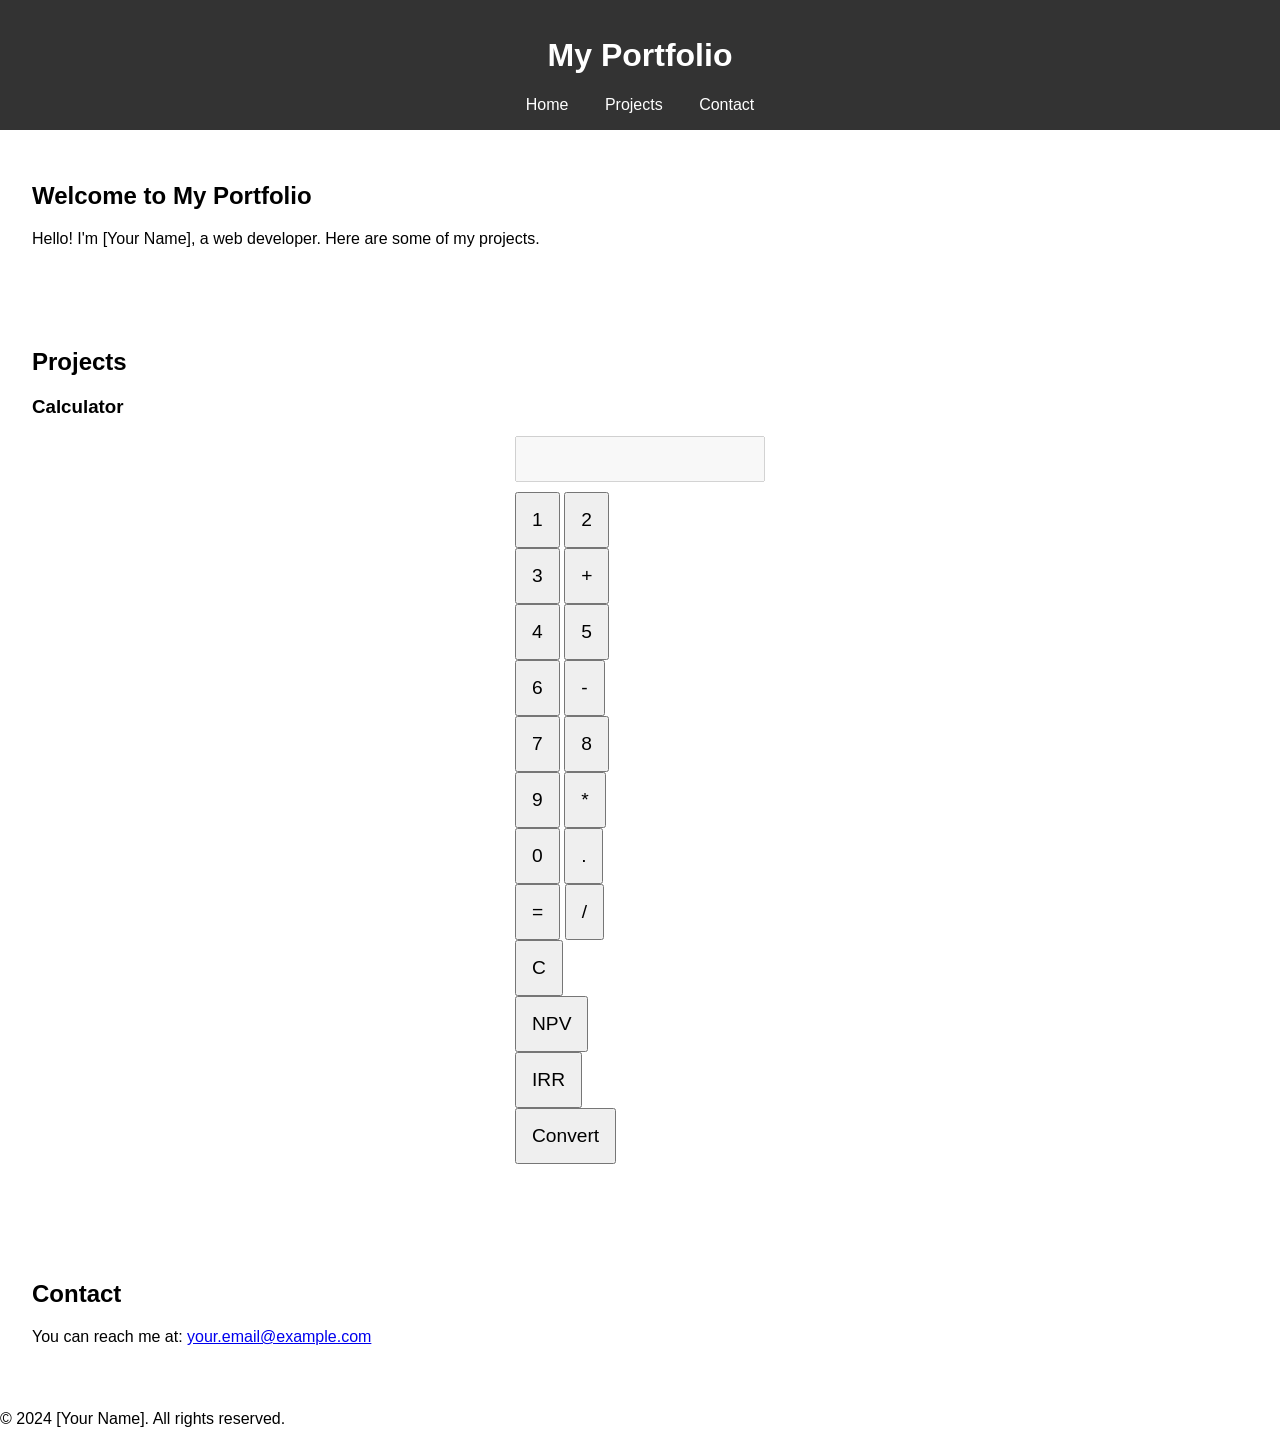
==== Index.html @ d884197b "Add files via upload Files Commit for portfolio" ====
<!DOCTYPE html>
<html lang="en">
<head>
    <meta charset="UTF-8">
    <meta name="viewport" content="width=device-width, initial-scale=1.0">
    <title>Portfolio Website</title>
    <link rel="stylesheet" href="styles.css">
</head>
<body>
    <header>
        <h1>My Portfolio</h1>
        <nav>
            <ul>
                <li><a href="#home">Home</a></li>
                <li><a href="#projects">Projects</a></li>
                <li><a href="#contact">Contact</a></li>
            </ul>
        </nav>
    </header>

    <section id="home">
        <h2>Welcome to My Portfolio</h2>
        <p>Hello! I'm [Your Name], a web developer. Here are some of my projects.</p>
    </section>

    <section id="projects">
        <h2>Projects</h2>
        <div class="project">
            <h3>Calculator</h3>
            <div class="calculator">
                <input type="text" id="display" disabled>
                <div class="buttons">
                    <button onclick="appendToDisplay('1')">1</button>
                    <button onclick="appendToDisplay('2')">2</button>
                    <button onclick="appendToDisplay('3')">3</button>
                    <button onclick="appendToDisplay('+')">+</button>
                    <button onclick="appendToDisplay('4')">4</button>
                    <button onclick="appendToDisplay('5')">5</button>
                    <button onclick="appendToDisplay('6')">6</button>
                    <button onclick="appendToDisplay('-')">-</button>
                    <button onclick="appendToDisplay('7')">7</button>
                    <button onclick="appendToDisplay('8')">8</button>
                    <button onclick="appendToDisplay('9')">9</button>
                    <button onclick="appendToDisplay('*')">*</button>
                    <button onclick="appendToDisplay('0')">0</button>
                    <button onclick="appendToDisplay('.')">.</button>
                    <button onclick="calculate()">=</button>
                    <button onclick="appendToDisplay('/')">/</button>
                    <button onclick="clearDisplay()">C</button>
                    <button onclick="calculateNPV()">NPV</button>
                    <button onclick="calculateIRR()">IRR</button>
                    <button onclick="convertUnit()">Convert</button>
                </div>
            </div>
        </div>
        <!-- Add more projects here -->
    </section>

    <section id="contact">
        <h2>Contact</h2>
        <p>You can reach me at: <a href="mailto:your.email@example.com">your.email@example.com</a></p>
    </section>

    <footer>
        <p>&copy; 2024 [Your Name]. All rights reserved.</p>
    </footer>

    <script src="script.js"></script>
</body>
</html>
---- styles.css ----
body {
    font-family: Arial, sans-serif;
    margin: 0;
    padding: 0;
}

header {
    background-color: #333;
    color: white;
    padding: 1rem 0;
    text-align: center;
}

nav ul {
    list-style-type: none;
    margin: 0;
    padding: 0;
}

nav ul li {
    display: inline;
    margin: 0 1rem;
}

nav ul li a {
    color: white;
    text-decoration: none;
}

section {
    padding: 2rem;
}

#projects .project {
    margin-bottom: 2rem;
}

.calculator {
    display: grid;
    grid-template-columns: repeat(4, 1fr);
    gap: 10px;
    max-width: 250px;
    margin: 0 auto;
}

.calculator input {
    grid-column: span 4;
    padding: 10px;
    text-align: right;
    font-size: 1.2rem;
}

.calculator button {
    padding: 15px;
    font-size: 1.2rem;
    cursor: pointer;
}
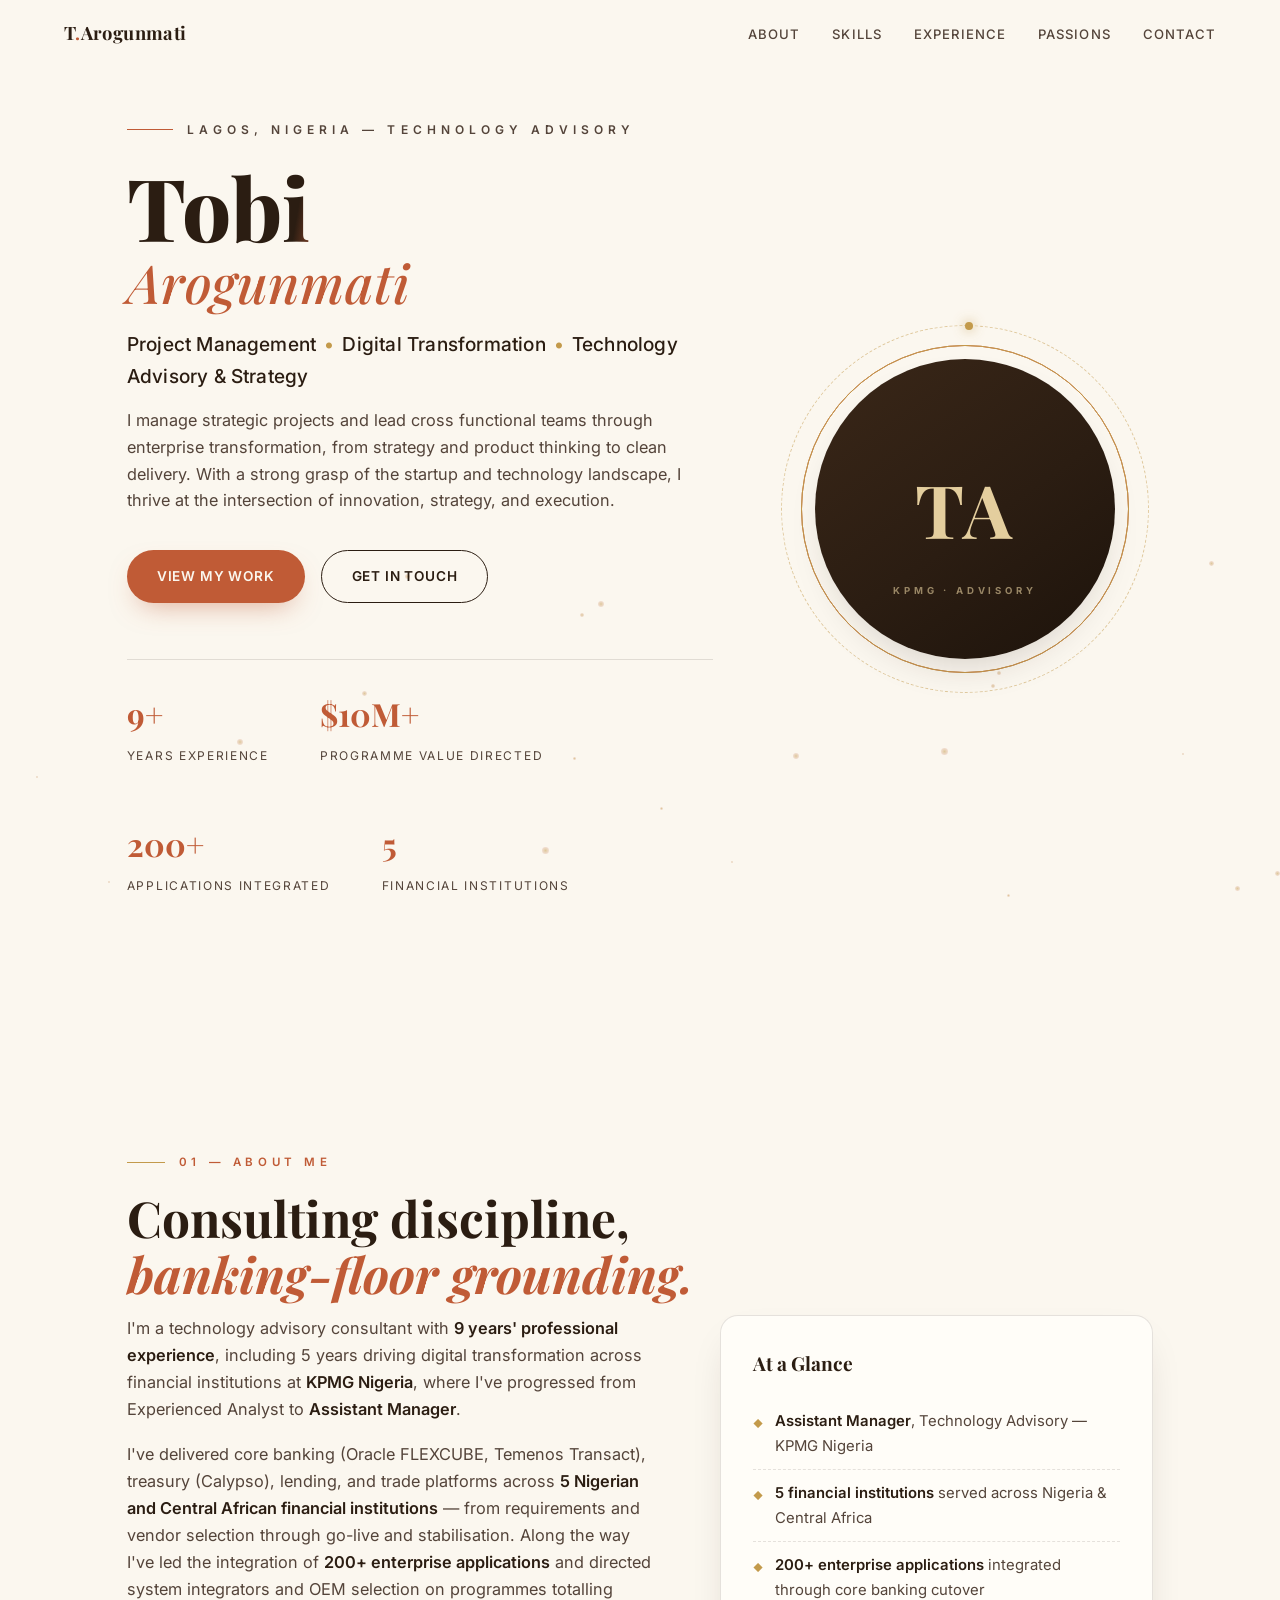
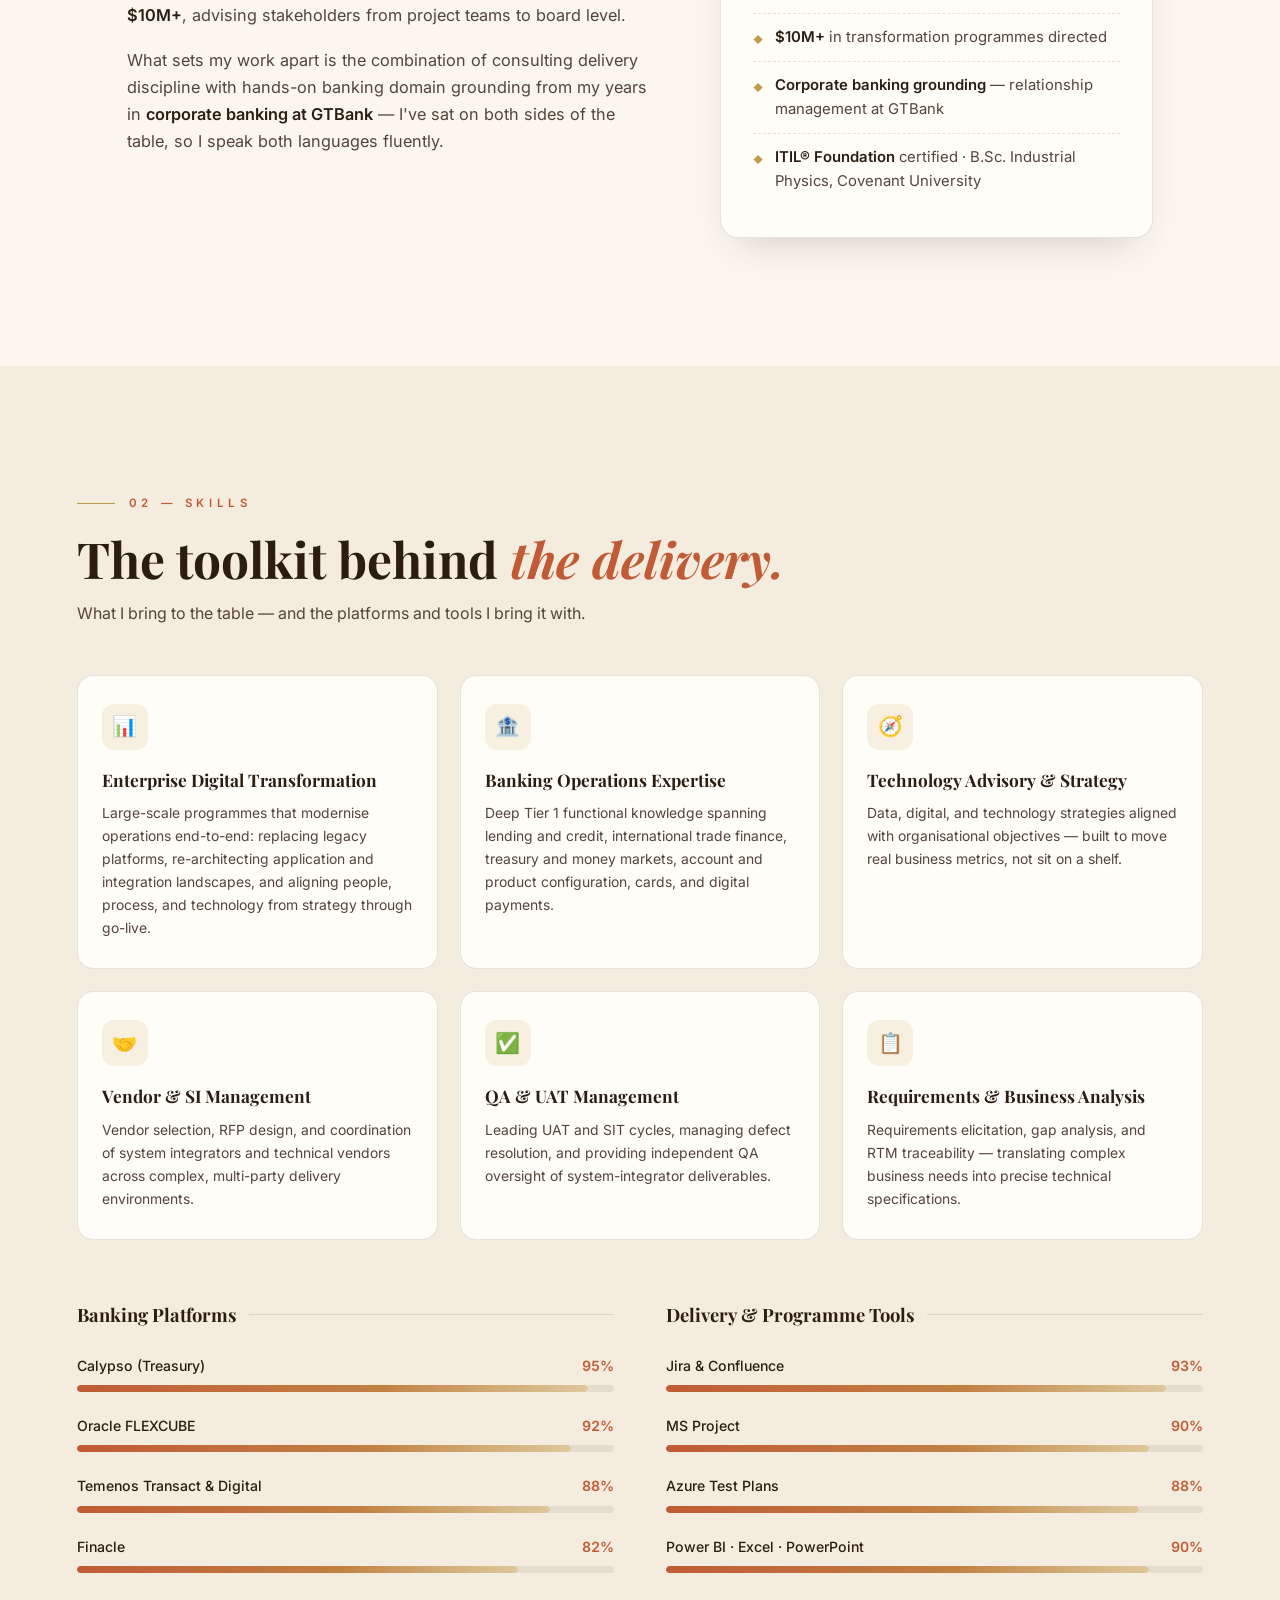
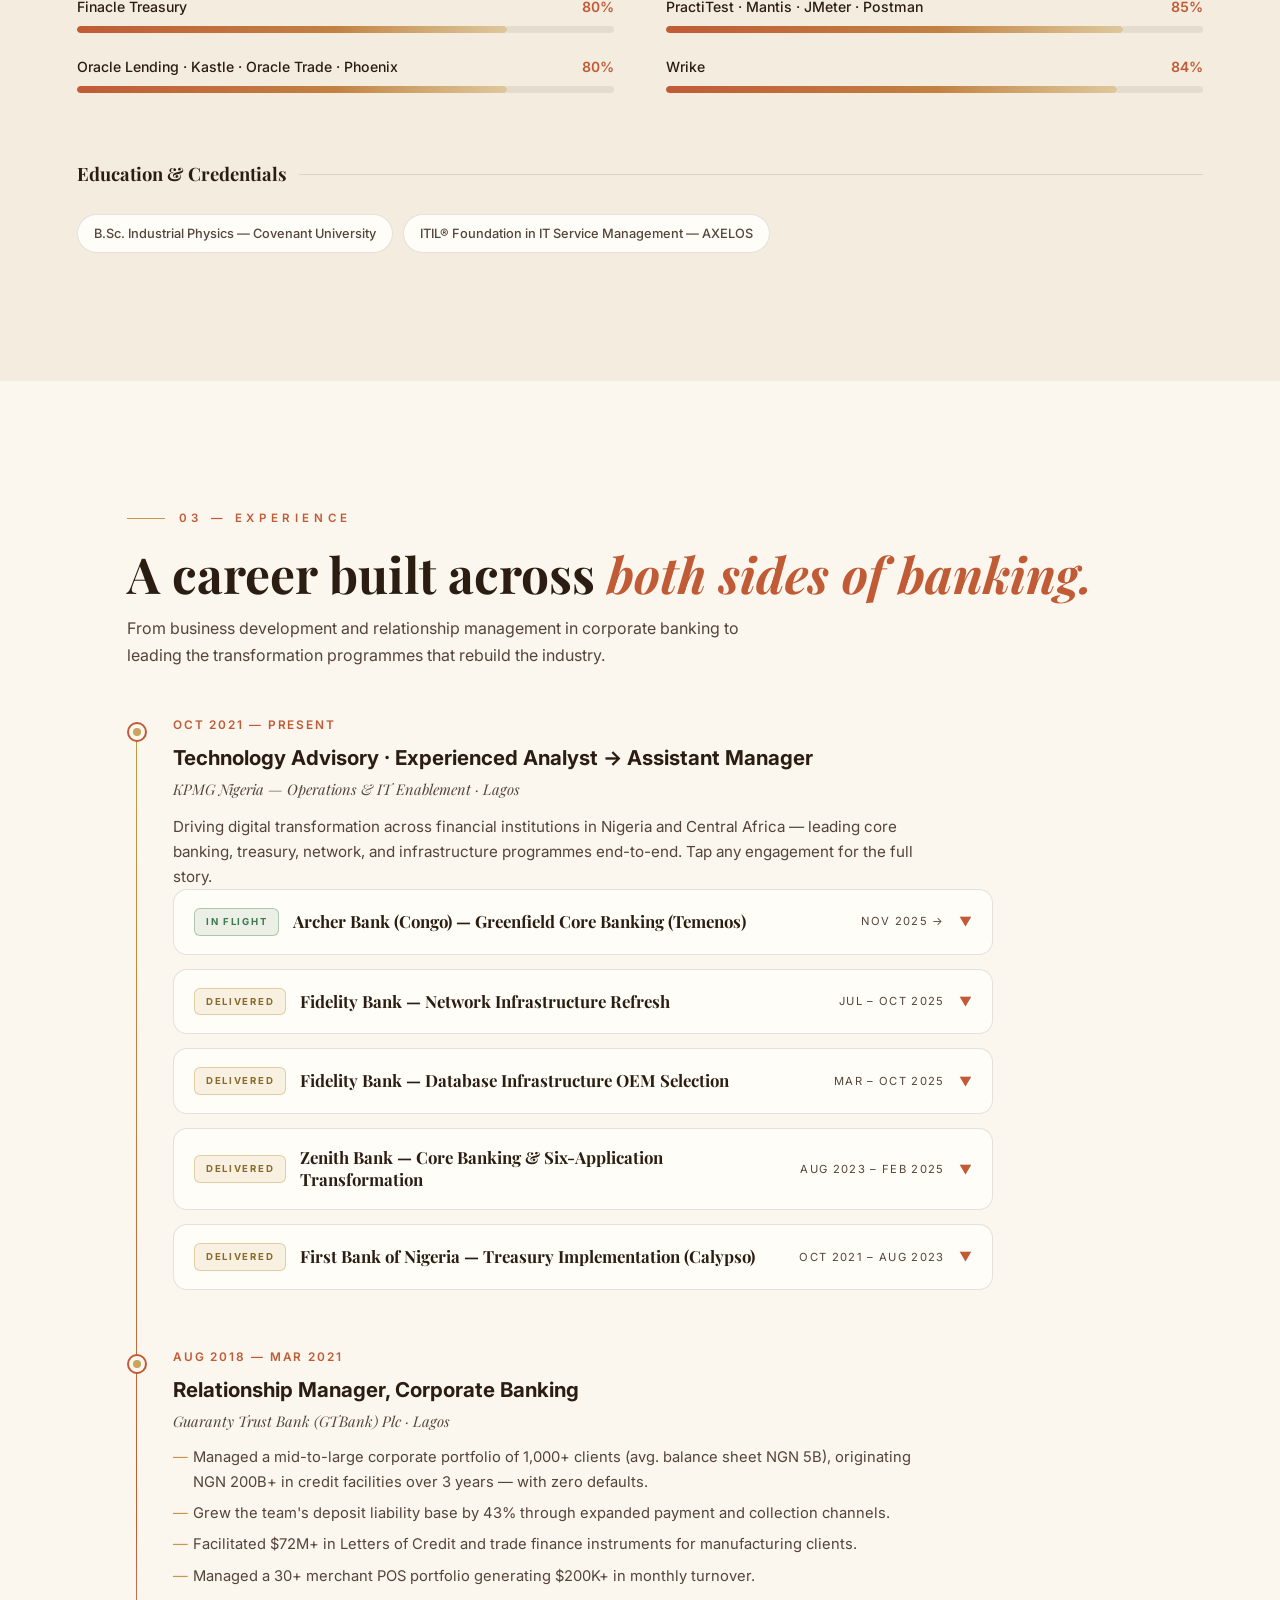
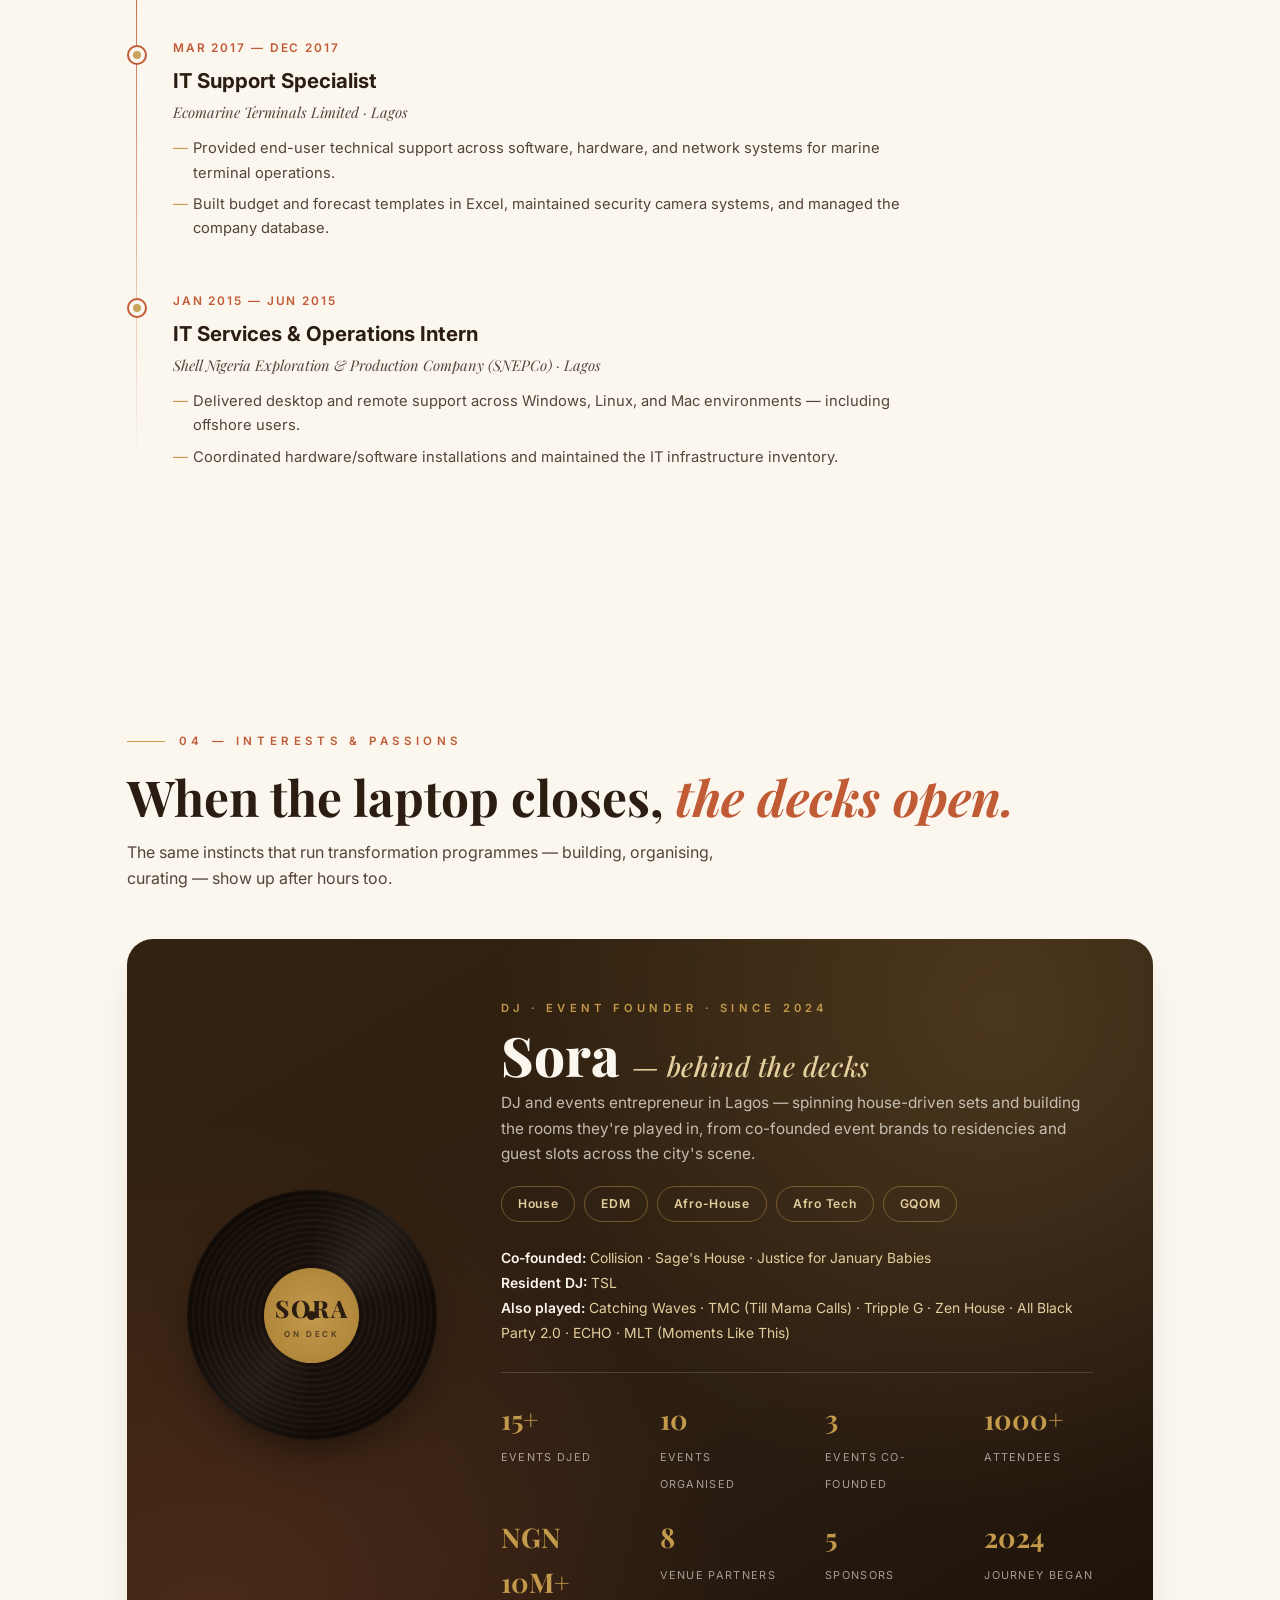
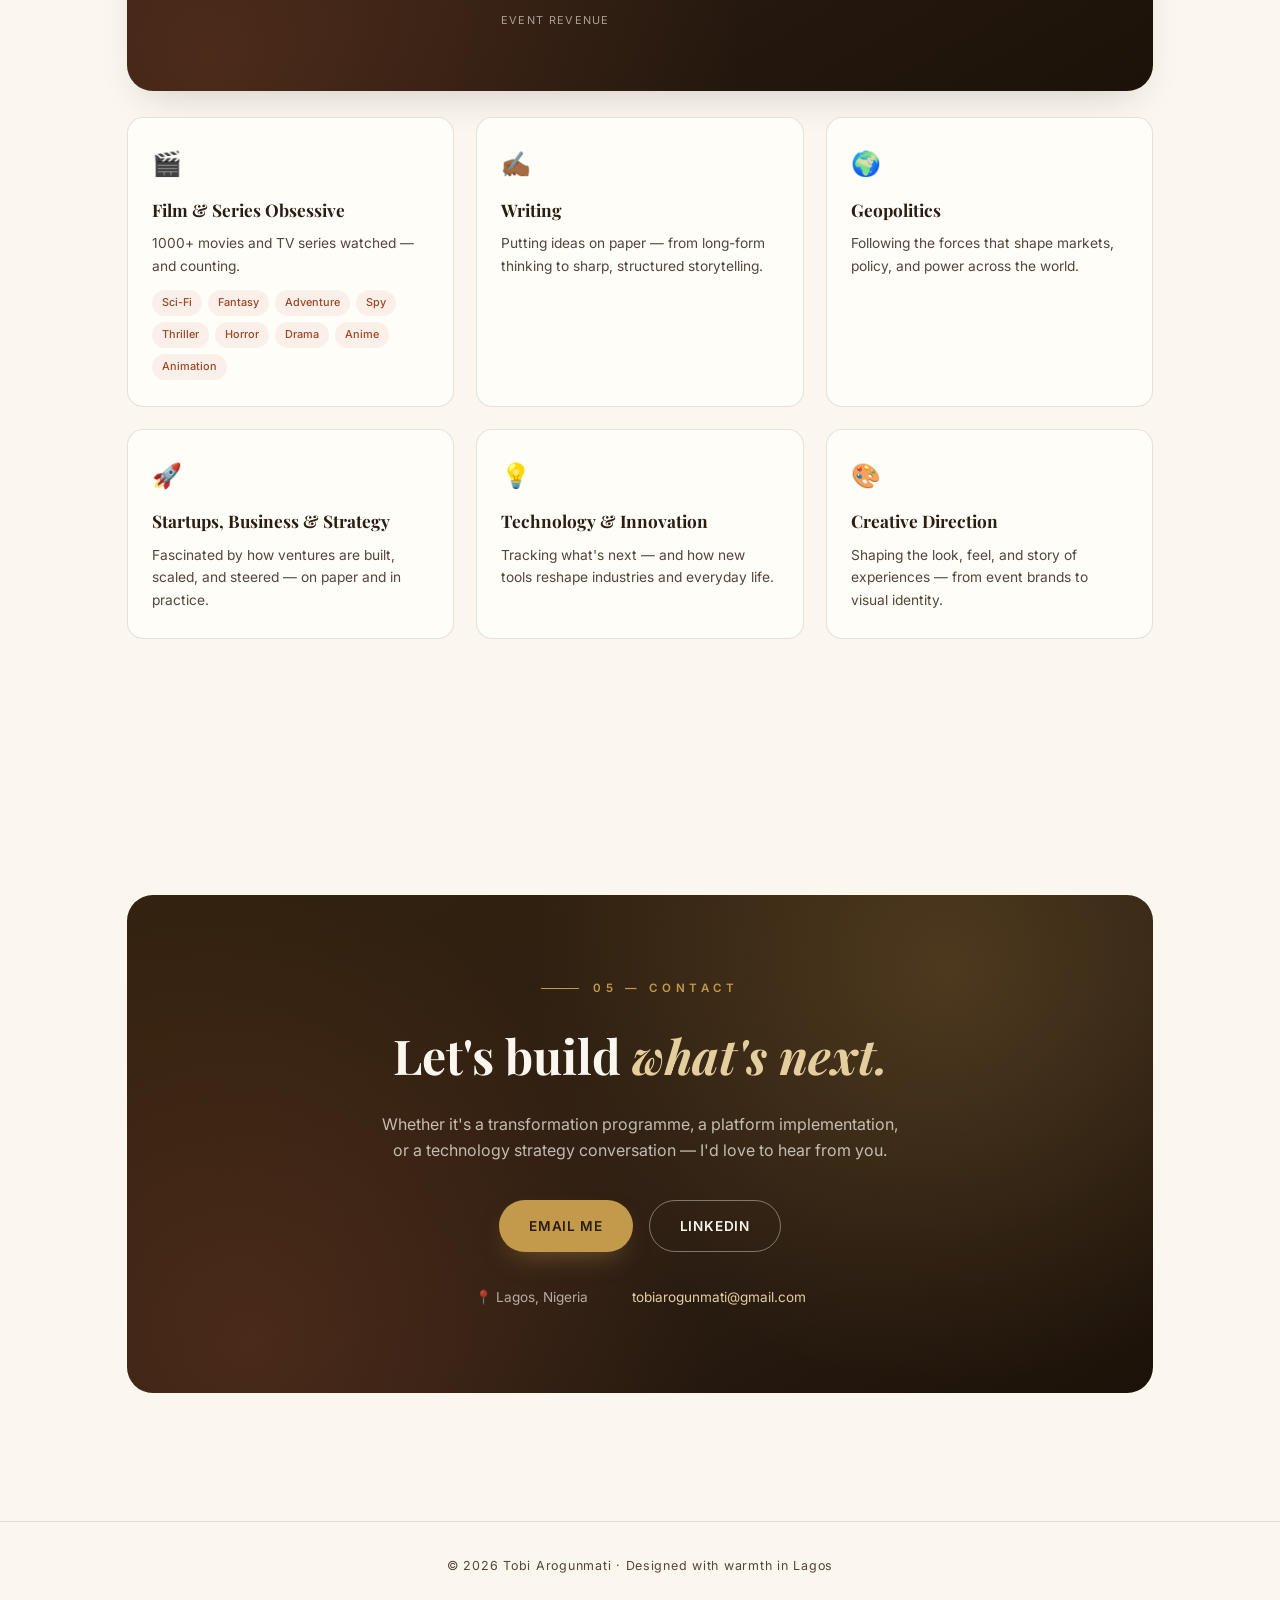
==== commit 12e95ae6: "Rename oluwatobi-arogunmati-portfoliov6.html to Index.html" ====
--- a/Index.html
+++ b/Index.html
@@ -1,70 +1,926 @@
 <!DOCTYPE html>
 <html lang="en">
 <head>
-    <meta charset="UTF-8">
-    <meta name="viewport" content="width=device-width, initial-scale=1.0">
-    <title>Portfolio Website</title>
-    <link rel="stylesheet" href="styles.css">
+<meta charset="UTF-8">
+<meta name="viewport" content="width=device-width, initial-scale=1.0">
+<meta name="color-scheme" content="light only">
+<title>Tobi Arogunmati — Technology Advisory & Digital Transformation</title>
+<link rel="preconnect" href="https://fonts.googleapis.com">
+<link rel="preconnect" href="https://fonts.gstatic.com" crossorigin>
+<link href="https://fonts.googleapis.com/css2?family=Playfair+Display:ital,wght@0,400;0,500;0,600;0,700;0,800;1,400;1,500&family=Inter:wght@300;400;500;600;700&display=swap" rel="stylesheet">
+<style>
+html{color-scheme:light only}
+:root{
+  color-scheme:light only;
+  --cream:#FBF7EF;
+  --cream-2:#F4EDDF;
+  --ink:#2B1D12;
+  --ink-soft:#54443A;
+  --terracotta:#C05B36;
+  --terracotta-deep:#9E4526;
+  --gold:#C39A4B;
+  --gold-soft:#E4CE9E;
+  --card:#FFFDF8;
+  --line:rgba(43,29,18,.12);
+  --shadow:0 18px 40px -18px rgba(43,29,18,.22);
+}
+*{margin:0;padding:0;box-sizing:border-box}
+html{scroll-behavior:smooth}
+body{
+  font-family:'Inter',sans-serif;
+  background:var(--cream);
+  color:var(--ink);
+  line-height:1.65;
+  overflow-x:hidden;
+  -webkit-font-smoothing:antialiased;
+}
+::selection{background:var(--gold-soft);color:var(--ink)}
+h1,h2,h3,.serif{font-family:'Playfair Display',serif}
+
+/* ============ LOADING SCREEN ============ */
+#loader{
+  position:fixed;inset:0;z-index:1000;
+  background:var(--cream);
+  display:flex;flex-direction:column;align-items:center;justify-content:center;gap:22px;
+  transition:opacity .8s ease,visibility .8s ease;
+}
+#loader.hidden{opacity:0;visibility:hidden}
+.loader-mark{
+  width:84px;height:84px;border-radius:50%;
+  border:1px solid var(--gold);
+  display:flex;align-items:center;justify-content:center;
+  font-family:'Playfair Display',serif;font-size:1.6rem;font-weight:600;color:var(--terracotta);
+  animation:loaderPulse 1.6s ease-in-out infinite;
+  position:relative;
+}
+.loader-mark::after{
+  content:'';position:absolute;inset:-10px;border-radius:50%;
+  border:1px solid rgba(195,154,75,.35);
+  animation:ringGrow 1.6s ease-out infinite;
+}
+@keyframes loaderPulse{0%,100%{transform:scale(1)}50%{transform:scale(1.05)}}
+@keyframes ringGrow{0%{transform:scale(.85);opacity:1}100%{transform:scale(1.3);opacity:0}}
+.loader-text{
+  font-size:.72rem;letter-spacing:.42em;text-transform:uppercase;color:var(--ink-soft);
+  animation:loaderFade 1.6s ease-in-out infinite;
+}
+@keyframes loaderFade{0%,100%{opacity:.35}50%{opacity:1}}
+
+/* ============ PARTICLES ============ */
+#particles{position:fixed;inset:0;pointer-events:none;z-index:0;overflow:hidden}
+.particle{
+  position:absolute;border-radius:50%;
+  background:radial-gradient(circle,rgba(195,154,75,.5),rgba(192,91,54,.15) 70%,transparent);
+  animation:floatUp linear infinite;
+  will-change:transform,opacity;
+}
+@keyframes floatUp{
+  0%{transform:translateY(0) translateX(0);opacity:0}
+  12%{opacity:var(--po,.5)}
+  88%{opacity:var(--po,.5)}
+  100%{transform:translateY(-110vh) translateX(var(--drift,20px));opacity:0}
+}
+
+/* ============ NAV ============ */
+nav{
+  position:fixed;top:0;left:0;right:0;z-index:100;
+  display:flex;align-items:center;justify-content:space-between;
+  padding:18px clamp(20px,5vw,64px);
+  background:rgba(251,247,239,.85);
+  backdrop-filter:blur(14px);-webkit-backdrop-filter:blur(14px);
+  border-bottom:1px solid transparent;
+  transition:border-color .4s ease,box-shadow .4s ease;
+}
+nav.scrolled{border-bottom-color:var(--line);box-shadow:0 6px 24px -18px rgba(43,29,18,.3)}
+.nav-logo{font-family:'Playfair Display',serif;font-weight:700;font-size:1.15rem;color:var(--ink);text-decoration:none;letter-spacing:.02em}
+.nav-logo em{color:var(--terracotta);font-style:normal}
+.nav-links{display:flex;gap:clamp(14px,2.5vw,34px);list-style:none}
+.nav-links a{
+  text-decoration:none;color:var(--ink-soft);font-size:.82rem;font-weight:500;
+  letter-spacing:.08em;text-transform:uppercase;position:relative;padding:4px 0;
+  transition:color .3s ease;
+}
+.nav-links a::after{
+  content:'';position:absolute;left:0;bottom:0;width:0;height:1.5px;
+  background:var(--terracotta);transition:width .35s ease;
+}
+.nav-links a:hover{color:var(--terracotta)}
+.nav-links a:hover::after{width:100%}
+#menuBtn{display:none;background:none;border:none;cursor:pointer;padding:6px}
+#menuBtn span{display:block;width:24px;height:2px;background:var(--ink);margin:5px 0;transition:.3s ease;border-radius:2px}
+#menuBtn.open span:nth-child(1){transform:translateY(7px) rotate(45deg)}
+#menuBtn.open span:nth-child(2){opacity:0}
+#menuBtn.open span:nth-child(3){transform:translateY(-7px) rotate(-45deg)}
+
+/* ============ LAYOUT ============ */
+main{position:relative;z-index:1}
+section{padding:clamp(72px,10vw,130px) clamp(20px,6vw,80px);max-width:1180px;margin:0 auto}
+.eyebrow{
+  font-size:.72rem;font-weight:600;letter-spacing:.4em;text-transform:uppercase;
+  color:var(--terracotta);display:flex;align-items:center;gap:14px;margin-bottom:18px;
+}
+.eyebrow::before{content:'';width:38px;height:1px;background:var(--gold)}
+.section-title{font-size:clamp(2rem,4.4vw,3.1rem);font-weight:700;line-height:1.12;margin-bottom:14px}
+.section-title em{font-style:italic;color:var(--terracotta)}
+.section-sub{color:var(--ink-soft);max-width:640px;font-size:1rem;margin-bottom:48px}
+
+/* scroll reveal */
+.reveal{opacity:0;transform:translateY(36px);transition:opacity .9s cubic-bezier(.22,.61,.36,1),transform .9s cubic-bezier(.22,.61,.36,1)}
+.reveal.visible{opacity:1;transform:translateY(0)}
+.reveal.d1{transition-delay:.1s}.reveal.d2{transition-delay:.2s}.reveal.d3{transition-delay:.3s}.reveal.d4{transition-delay:.4s}
+
+/* ============ HERO ============ */
+#hero{
+  min-height:100vh;display:flex;align-items:center;
+  padding-top:120px;position:relative;
+}
+.hero-grid{display:grid;grid-template-columns:1.4fr .9fr;gap:clamp(32px,5vw,72px);align-items:center;width:100%}
+.hero-kicker{
+  font-size:.75rem;font-weight:600;letter-spacing:.42em;text-transform:uppercase;color:var(--ink-soft);
+  margin-bottom:22px;display:flex;align-items:center;gap:14px;
+}
+.hero-kicker::before{content:'';width:46px;height:1px;background:var(--terracotta)}
+.hero-name{
+  font-size:clamp(2.9rem,7.4vw,5.4rem);font-weight:800;line-height:1.04;
+  margin-bottom:8px;position:relative;
+}
+.hero-name .shimmer{
+  background:linear-gradient(100deg,
+    var(--ink) 0%, var(--ink) 38%,
+    var(--terracotta) 46%, var(--gold) 52%, var(--terracotta) 58%,
+    var(--ink) 66%, var(--ink) 100%);
+  background-size:250% 100%;
+  -webkit-background-clip:text;background-clip:text;
+  -webkit-text-fill-color:transparent;color:transparent;
+  animation:shimmerSweep 5.5s ease-in-out infinite;
+}
+@keyframes shimmerSweep{
+  0%{background-position:118% 0}
+  55%{background-position:-40% 0}
+  100%{background-position:-40% 0}
+}
+.hero-name .lastname{display:block;font-style:italic;font-weight:500;color:var(--terracotta);font-size:.62em;letter-spacing:.01em;margin-top:2px}
+.hero-title{
+  font-size:clamp(1rem,1.8vw,1.2rem);font-weight:500;color:var(--ink);
+  margin:20px 0 14px;letter-spacing:.01em;
+}
+.hero-title .dot{color:var(--gold);margin:0 8px}
+.hero-line{color:var(--ink-soft);max-width:560px;font-size:1.02rem;margin-bottom:36px}
+.hero-cta{display:flex;gap:16px;flex-wrap:wrap}
+.btn{
+  display:inline-flex;align-items:center;gap:10px;
+  padding:14px 30px;border-radius:999px;font-size:.85rem;font-weight:600;
+  letter-spacing:.06em;text-transform:uppercase;text-decoration:none;
+  transition:transform .3s ease,box-shadow .3s ease,background .3s ease,color .3s ease;
+}
+.btn-primary{background:var(--terracotta);color:var(--cream);box-shadow:0 12px 28px -12px rgba(192,91,54,.55)}
+.btn-primary:hover{background:var(--terracotta-deep);transform:translateY(-2px);box-shadow:0 18px 34px -12px rgba(192,91,54,.6)}
+.btn-ghost{border:1px solid var(--ink);color:var(--ink)}
+.btn-ghost:hover{background:var(--ink);color:var(--cream);transform:translateY(-2px)}
+
+/* avatar + pulsing ring */
+.hero-visual{display:flex;justify-content:center}
+.avatar-wrap{position:relative;width:clamp(220px,26vw,300px);aspect-ratio:1}
+.avatar{
+  position:absolute;inset:0;border-radius:50%;
+  background:linear-gradient(145deg,#3A2718,var(--ink) 55%,#1D130B);
+  display:flex;align-items:center;justify-content:center;
+  color:var(--gold-soft);
+  font-family:'Playfair Display',serif;font-size:clamp(3.4rem,6vw,4.6rem);font-weight:700;
+  letter-spacing:.04em;
+  box-shadow:var(--shadow);
+  z-index:2;
+}
+.avatar small{font-family:'Inter',sans-serif;position:absolute;bottom:20%;font-size:.6rem;letter-spacing:.4em;text-transform:uppercase;color:rgba(228,206,158,.6)}
+.pulse-ring,.pulse-ring-2{
+  position:absolute;inset:-14px;border-radius:50%;
+  border:1.5px solid var(--terracotta);
+  animation:pulseRing 3s ease-out infinite;
+}
+.pulse-ring-2{inset:-14px;border-color:var(--gold);animation-delay:1.5s}
+@keyframes pulseRing{
+  0%{transform:scale(.96);opacity:.85}
+  70%{transform:scale(1.22);opacity:0}
+  100%{transform:scale(1.22);opacity:0}
+}
+.avatar-orbit{
+  position:absolute;inset:-34px;border-radius:50%;
+  border:1px dashed rgba(195,154,75,.5);
+  animation:orbitSpin 26s linear infinite;
+}
+.avatar-orbit::before{
+  content:'';position:absolute;top:-4px;left:50%;width:8px;height:8px;border-radius:50%;
+  background:var(--gold);box-shadow:0 0 12px rgba(195,154,75,.8);
+}
+@keyframes orbitSpin{to{transform:rotate(360deg)}}
+
+.hero-stats{
+  display:flex;gap:clamp(24px,4vw,56px);margin-top:56px;flex-wrap:wrap;
+  border-top:1px solid var(--line);padding-top:28px;
+}
+.stat b{font-family:'Playfair Display',serif;font-size:clamp(1.5rem,2.6vw,2rem);font-weight:700;color:var(--terracotta);display:block}
+.stat span{font-size:.75rem;letter-spacing:.14em;text-transform:uppercase;color:var(--ink-soft)}
+
+/* ============ ABOUT ============ */
+#about .about-grid{display:grid;grid-template-columns:1.1fr .9fr;gap:clamp(32px,5vw,72px)}
+.about-copy p{color:var(--ink-soft);margin-bottom:18px;font-size:1.02rem}
+.about-copy p strong{color:var(--ink);font-weight:600}
+.about-card{
+  background:var(--card);border:1px solid var(--line);border-radius:18px;
+  padding:32px;box-shadow:var(--shadow);align-self:start;
+}
+.about-card h3{font-size:1.2rem;margin-bottom:18px}
+.about-card ul{list-style:none}
+.about-card li{
+  display:flex;gap:12px;align-items:flex-start;padding:11px 0;
+  border-bottom:1px dashed var(--line);font-size:.93rem;color:var(--ink-soft);
+}
+.about-card li:last-child{border-bottom:none}
+.about-card li::before{content:'◆';color:var(--gold);font-size:.6rem;margin-top:7px;flex-shrink:0}
+.about-card li b{color:var(--ink);font-weight:600}
+
+/* ============ SKILLS ============ */
+#skills{background:var(--cream-2);max-width:none}
+#skills .inner{max-width:1180px;margin:0 auto}
+.skills-grid{display:grid;grid-template-columns:1fr 1fr;gap:clamp(28px,4vw,64px)}
+.skill-block h3{font-size:1.15rem;margin-bottom:24px;display:flex;align-items:center;gap:12px}
+.skill-block h3::after{content:'';flex:1;height:1px;background:var(--line)}
+.skill{margin-bottom:22px}
+.skill-head{display:flex;justify-content:space-between;font-size:.88rem;font-weight:500;margin-bottom:8px}
+.skill-head span:last-child{color:var(--terracotta);font-weight:600;font-variant-numeric:tabular-nums}
+.bar{height:7px;background:rgba(43,29,18,.08);border-radius:99px;overflow:hidden}
+.bar-fill{
+  height:100%;width:0;border-radius:99px;
+  background:linear-gradient(90deg,var(--terracotta),var(--gold));
+  transition:width 1.4s cubic-bezier(.22,.61,.36,1);
+  position:relative;
+}
+.bar-fill::after{
+  content:'';position:absolute;inset:0;
+  background:linear-gradient(100deg,transparent 30%,rgba(255,255,255,.45) 50%,transparent 70%);
+  background-size:200% 100%;
+  animation:barShine 2.6s ease-in-out infinite;
+}
+@keyframes barShine{0%{background-position:180% 0}100%{background-position:-80% 0}}
+.chip-row{display:flex;flex-wrap:wrap;gap:10px;margin-top:8px}
+.chip{
+  padding:8px 16px;border-radius:999px;font-size:.8rem;font-weight:500;
+  border:1px solid var(--line);background:var(--card);color:var(--ink-soft);
+  transition:border-color .3s ease,color .3s ease,transform .3s ease;
+}
+.chip:hover{border-color:var(--gold);color:var(--terracotta);transform:translateY(-2px)}
+
+/* competency cards */
+.comp-grid{display:grid;grid-template-columns:repeat(3,1fr);gap:22px;margin-bottom:60px}
+.comp-card{
+  background:var(--card);border:1px solid var(--line);border-radius:16px;padding:28px 24px;
+  transition:transform .35s ease,box-shadow .35s ease,border-color .35s ease;
+}
+.comp-card:hover{transform:translateY(-5px);box-shadow:var(--shadow);border-color:var(--gold)}
+.comp-icon{
+  width:46px;height:46px;border-radius:12px;background:rgba(195,154,75,.14);
+  display:flex;align-items:center;justify-content:center;font-size:1.25rem;margin-bottom:16px;
+}
+.comp-card h4{font-family:'Playfair Display',serif;font-size:1.08rem;font-weight:700;margin-bottom:8px}
+.comp-card p{font-size:.87rem;color:var(--ink-soft)}
+
+/* engagement cards (collapsible, inside timeline) */
+.eng{
+  background:var(--card);border:1px solid var(--line);border-radius:14px;
+  margin-bottom:14px;overflow:hidden;max-width:820px;
+  transition:border-color .35s ease,box-shadow .35s ease;
+}
+.eng:hover{box-shadow:var(--shadow)}
+.eng[open]{border-color:var(--gold)}
+.eng summary{
+  list-style:none;cursor:pointer;display:flex;align-items:center;gap:14px;
+  padding:18px 20px;flex-wrap:wrap;
+}
+.eng summary::-webkit-details-marker{display:none}
+.badge{
+  font-size:.6rem;font-weight:700;letter-spacing:.18em;text-transform:uppercase;
+  padding:5px 11px;border-radius:6px;white-space:nowrap;
+}
+.badge-flight{background:rgba(58,122,79,.1);color:#3A7A4F;border:1px solid rgba(58,122,79,.35)}
+.badge-done{background:rgba(195,154,75,.12);color:#8A6A2C;border:1px solid rgba(195,154,75,.4)}
+.eng-title{font-family:'Playfair Display',serif;font-weight:700;font-size:1.05rem;flex:1;min-width:220px;line-height:1.3}
+.eng-date{font-size:.7rem;letter-spacing:.12em;color:var(--ink-soft);text-transform:uppercase;white-space:nowrap}
+.eng-chev{color:var(--terracotta);font-size:.8rem;transition:transform .3s ease}
+.eng[open] .eng-chev{transform:rotate(180deg)}
+.eng-body{padding:0 20px 20px}
+.eng-kicker{
+  font-size:.7rem;font-weight:600;letter-spacing:.14em;text-transform:uppercase;
+  color:var(--terracotta);margin-bottom:12px;
+}
+.eng-body ul li{font-size:.9rem}
+
+/* ============ EXPERIENCE ============ */
+.timeline{position:relative;margin-top:8px}
+.timeline::before{
+  content:'';position:absolute;left:9px;top:6px;bottom:6px;width:1.5px;
+  background:linear-gradient(var(--gold),var(--terracotta) 60%,transparent);
+}
+.tl-item{position:relative;padding:0 0 44px 46px}
+.tl-item:last-child{padding-bottom:0}
+.tl-dot{
+  position:absolute;left:0;top:6px;width:20px;height:20px;border-radius:50%;
+  background:var(--cream);border:2px solid var(--terracotta);
+}
+.tl-dot::after{content:'';position:absolute;inset:4px;border-radius:50%;background:var(--gold);opacity:.9}
+.tl-period{font-size:.74rem;font-weight:600;letter-spacing:.16em;text-transform:uppercase;color:var(--terracotta);margin-bottom:6px}
+.tl-role{font-size:1.28rem;font-weight:700;margin-bottom:2px}
+.tl-org{font-size:.92rem;color:var(--ink-soft);font-style:italic;font-family:'Playfair Display',serif;margin-bottom:12px}
+.tl-item p{color:var(--ink-soft);font-size:.95rem;max-width:760px}
+.tl-item ul{margin-top:10px;list-style:none;max-width:760px}
+.tl-item ul li{
+  position:relative;padding-left:20px;color:var(--ink-soft);font-size:.92rem;margin-bottom:7px;
+}
+.tl-item ul li::before{content:'—';position:absolute;left:0;color:var(--gold)}
+
+/* ============ INTERESTS & PASSIONS ============ */
+.dj-card{
+  background:linear-gradient(150deg,#33220F,var(--ink) 60%,#1C1209);
+  border-radius:26px;padding:clamp(36px,5vw,60px);
+  color:var(--cream);position:relative;overflow:hidden;
+  display:grid;grid-template-columns:auto 1fr;gap:clamp(28px,5vw,64px);align-items:center;
+  box-shadow:var(--shadow);
+}
+.dj-card::before{
+  content:'';position:absolute;inset:0;
+  background:radial-gradient(circle at 85% 10%,rgba(195,154,75,.2),transparent 45%),
+             radial-gradient(circle at 8% 95%,rgba(192,91,54,.22),transparent 45%);
+  pointer-events:none;
+}
+.dj-card>*{position:relative}
+.vinyl-wrap{display:flex;justify-content:center}
+.vinyl{
+  width:clamp(180px,22vw,250px);aspect-ratio:1;border-radius:50%;
+  background:
+    repeating-radial-gradient(circle at 50% 50%,
+      #17100A 0px,#17100A 3px,#221710 4px,#221710 6px);
+  box-shadow:0 20px 50px -18px rgba(0,0,0,.65),inset 0 0 40px rgba(0,0,0,.6);
+  position:relative;
+  animation:vinylSpin 6s linear infinite;
+}
+.vinyl::before{
+  content:'';position:absolute;inset:0;border-radius:50%;
+  background:conic-gradient(from 0deg,transparent 0deg,rgba(251,247,239,.07) 40deg,transparent 80deg,transparent 180deg,rgba(251,247,239,.05) 220deg,transparent 260deg);
+}
+.vinyl-label{
+  position:absolute;inset:31%;border-radius:50%;
+  background:radial-gradient(circle,var(--gold) 0%,#A87F35 100%);
+  display:flex;flex-direction:column;align-items:center;justify-content:center;
+  color:var(--ink);
+}
+.vinyl-label b{font-family:'Playfair Display',serif;font-size:clamp(1.1rem,2vw,1.5rem);font-weight:800;letter-spacing:.08em}
+.vinyl-label span{font-size:.5rem;letter-spacing:.32em;text-transform:uppercase;font-weight:600;opacity:.75}
+.vinyl-label::after{
+  content:'';position:absolute;width:9px;height:9px;border-radius:50%;
+  background:var(--ink);top:calc(50% - 4.5px);
+}
+@keyframes vinylSpin{to{transform:rotate(360deg)}}
+.dj-kicker{font-size:.7rem;font-weight:600;letter-spacing:.38em;text-transform:uppercase;color:var(--gold);margin-bottom:10px}
+.dj-name{font-family:'Playfair Display',serif;font-size:clamp(2.2rem,5vw,3.4rem);font-weight:800;line-height:1;margin-bottom:8px}
+.dj-name em{font-style:italic;font-weight:500;color:var(--gold-soft);font-size:.5em;letter-spacing:.02em}
+.dj-desc{color:rgba(251,247,239,.72);font-size:.96rem;max-width:600px;margin-bottom:20px}
+.genre-row{display:flex;flex-wrap:wrap;gap:9px;margin-bottom:24px}
+.genre-chip{
+  padding:7px 16px;border-radius:999px;font-size:.76rem;font-weight:600;letter-spacing:.06em;
+  border:1px solid rgba(195,154,75,.45);color:var(--gold-soft);
+  transition:background .3s ease,color .3s ease,transform .3s ease;
+}
+.genre-chip:hover{background:var(--gold);color:var(--ink);transform:translateY(-2px)}
+.dj-events{font-size:.87rem;color:rgba(251,247,239,.75);margin-bottom:26px;line-height:1.8}
+.dj-events b{color:var(--cream);font-weight:600}
+.dj-events .ev{color:var(--gold-soft)}
+.dj-stats{
+  display:grid;grid-template-columns:repeat(4,auto);gap:20px clamp(20px,3vw,44px);
+  border-top:1px solid rgba(251,247,239,.15);padding-top:24px;width:fit-content;
+}
+.dj-stats div b{font-family:'Playfair Display',serif;font-size:clamp(1.25rem,2.2vw,1.7rem);font-weight:700;color:var(--gold);display:block}
+.dj-stats div span{font-size:.68rem;letter-spacing:.12em;text-transform:uppercase;color:rgba(251,247,239,.6)}
+.interest-grid{display:grid;grid-template-columns:repeat(3,1fr);gap:22px;margin-top:26px}
+.interest-card{
+  background:var(--card);border:1px solid var(--line);border-radius:16px;padding:26px 24px;
+  transition:transform .35s ease,box-shadow .35s ease,border-color .35s ease;
+}
+.interest-card:hover{transform:translateY(-5px);box-shadow:var(--shadow);border-color:var(--gold)}
+.interest-icon{font-size:1.5rem;margin-bottom:12px;display:block}
+.interest-card h4{font-family:'Playfair Display',serif;font-size:1.08rem;font-weight:700;margin-bottom:8px}
+.interest-card p{font-size:.86rem;color:var(--ink-soft)}
+.mini-chips{display:flex;flex-wrap:wrap;gap:6px;margin-top:12px}
+.mini-chips span{
+  font-size:.68rem;font-weight:500;padding:4px 10px;border-radius:999px;
+  background:rgba(192,91,54,.08);color:var(--terracotta-deep);
+}
+
+/* ============ CONTACT ============ */
+#contact{text-align:center}
+.contact-card{
+  background:linear-gradient(150deg,#33220F,var(--ink) 60%,#1C1209);
+  border-radius:26px;padding:clamp(44px,7vw,84px) clamp(24px,6vw,80px);
+  color:var(--cream);position:relative;overflow:hidden;
+}
+.contact-card::before{
+  content:'';position:absolute;inset:0;
+  background:radial-gradient(circle at 80% 15%,rgba(195,154,75,.22),transparent 45%),
+             radial-gradient(circle at 12% 90%,rgba(192,91,54,.2),transparent 45%);
+}
+.contact-card>*{position:relative}
+.contact-card .eyebrow{justify-content:center;color:var(--gold)}
+.contact-card .eyebrow::before{background:var(--gold)}
+.contact-card h2{font-size:clamp(1.9rem,4.2vw,3rem);margin-bottom:16px}
+.contact-card h2 em{font-style:italic;color:var(--gold-soft)}
+.contact-card p{color:rgba(251,247,239,.72);max-width:520px;margin:0 auto 36px;font-size:1rem}
+.contact-links{display:flex;justify-content:center;gap:16px;flex-wrap:wrap;margin-bottom:34px}
+.contact-links .btn-primary{background:var(--gold);color:var(--ink);box-shadow:0 12px 28px -12px rgba(195,154,75,.5)}
+.contact-links .btn-primary:hover{background:var(--gold-soft)}
+.contact-links .btn-ghost{border-color:rgba(251,247,239,.4);color:var(--cream)}
+.contact-links .btn-ghost:hover{background:var(--cream);color:var(--ink)}
+.contact-meta{display:flex;justify-content:center;gap:clamp(18px,4vw,44px);flex-wrap:wrap;font-size:.85rem;color:rgba(251,247,239,.65)}
+.contact-meta a{color:var(--gold-soft);text-decoration:none;transition:color .3s ease}
+.contact-meta a:hover{color:var(--cream)}
+
+footer{
+  text-align:center;padding:34px 20px;font-size:.78rem;color:var(--ink-soft);
+  border-top:1px solid var(--line);position:relative;z-index:1;letter-spacing:.06em;
+}
+
+/* ============ RESPONSIVE ============ */
+@media (max-width:900px){
+  .hero-grid,#about .about-grid,.skills-grid,.proj-grid{grid-template-columns:1fr}
+  .dj-card{grid-template-columns:1fr;text-align:center}
+  .dj-desc{margin-left:auto;margin-right:auto}
+  .genre-row,.dj-stats{justify-content:center}
+  .dj-stats{grid-template-columns:repeat(2,auto);margin:0 auto;width:fit-content}
+  .interest-grid{grid-template-columns:repeat(2,1fr)}
+  .comp-grid{grid-template-columns:repeat(2,1fr)}
+  .hero-visual{order:-1;margin-bottom:8px}
+  .avatar-wrap{width:min(210px,58vw)}
+  #hero{padding-top:110px}
+}
+@media (max-width:600px){
+  .interest-grid{grid-template-columns:1fr}
+  .comp-grid{grid-template-columns:1fr}
+}
+@media (max-width:760px){
+  #menuBtn{display:block;z-index:110}
+  .nav-links{
+    position:fixed;top:0;right:0;height:100vh;width:min(76vw,300px);
+    background:var(--cream);flex-direction:column;padding:100px 36px 40px;gap:26px;
+    transform:translateX(100%);transition:transform .4s cubic-bezier(.22,.61,.36,1);
+    box-shadow:-20px 0 50px rgba(43,29,18,.15);
+  }
+  .nav-links.open{transform:translateX(0)}
+  .nav-links a{font-size:1rem}
+}
+@media (prefers-reduced-motion:reduce){
+  *,*::before,*::after{animation-duration:.01ms !important;animation-iteration-count:1 !important;transition-duration:.2s !important}
+  html{scroll-behavior:auto}
+  .reveal{opacity:1;transform:none}
+}
+</style>
 </head>
 <body>
-    <header>
-        <h1>My Portfolio</h1>
-        <nav>
-            <ul>
-                <li><a href="#home">Home</a></li>
-                <li><a href="#projects">Projects</a></li>
-                <li><a href="#contact">Contact</a></li>
-            </ul>
-        </nav>
-    </header>
-
-    <section id="home">
-        <h2>Welcome to My Portfolio</h2>
-        <p>Hello! I'm [Your Name], a web developer. Here are some of my projects.</p>
-    </section>
-
-    <section id="projects">
-        <h2>Projects</h2>
-        <div class="project">
-            <h3>Calculator</h3>
-            <div class="calculator">
-                <input type="text" id="display" disabled>
-                <div class="buttons">
-                    <button onclick="appendToDisplay('1')">1</button>
-                    <button onclick="appendToDisplay('2')">2</button>
-                    <button onclick="appendToDisplay('3')">3</button>
-                    <button onclick="appendToDisplay('+')">+</button>
-                    <button onclick="appendToDisplay('4')">4</button>
-                    <button onclick="appendToDisplay('5')">5</button>
-                    <button onclick="appendToDisplay('6')">6</button>
-                    <button onclick="appendToDisplay('-')">-</button>
-                    <button onclick="appendToDisplay('7')">7</button>
-                    <button onclick="appendToDisplay('8')">8</button>
-                    <button onclick="appendToDisplay('9')">9</button>
-                    <button onclick="appendToDisplay('*')">*</button>
-                    <button onclick="appendToDisplay('0')">0</button>
-                    <button onclick="appendToDisplay('.')">.</button>
-                    <button onclick="calculate()">=</button>
-                    <button onclick="appendToDisplay('/')">/</button>
-                    <button onclick="clearDisplay()">C</button>
-                    <button onclick="calculateNPV()">NPV</button>
-                    <button onclick="calculateIRR()">IRR</button>
-                    <button onclick="convertUnit()">Convert</button>
-                </div>
-            </div>
+
+<!-- LOADING SCREEN -->
+<div id="loader">
+  <div class="loader-mark">TA</div>
+  <div class="loader-text">Loading Portfolio</div>
+</div>
+
+<!-- FLOATING PARTICLES -->
+<div id="particles"></div>
+
+<!-- NAV -->
+<nav id="nav">
+  <a href="#hero" class="nav-logo">T<em>.</em>Arogunmati</a>
+  <button id="menuBtn" aria-label="Toggle menu"><span></span><span></span><span></span></button>
+  <ul class="nav-links" id="navLinks">
+    <li><a href="#about">About</a></li>
+    <li><a href="#skills">Skills</a></li>
+    <li><a href="#experience">Experience</a></li>
+    <li><a href="#passions">Passions</a></li>
+    <li><a href="#contact">Contact</a></li>
+  </ul>
+</nav>
+
+<main>
+
+<!-- ============ HERO ============ -->
+<section id="hero">
+  <div class="hero-grid">
+    <div>
+      <div class="hero-kicker reveal">Lagos, Nigeria — Technology Advisory</div>
+      <h1 class="hero-name reveal d1">
+        <span class="shimmer">Tobi</span>
+        <span class="lastname">Arogunmati</span>
+      </h1>
+      <div class="hero-title reveal d2">
+        Project Management<span class="dot">•</span>Digital Transformation<span class="dot">•</span>Technology Advisory &amp; Strategy
+      </div>
+      <p class="hero-line reveal d3">
+        I manage strategic projects and lead cross functional teams through enterprise transformation, from strategy and product thinking to clean delivery. With a strong grasp of the startup and technology landscape, I thrive at the intersection of innovation, strategy, and execution.
+      </p>
+      <div class="hero-cta reveal d4">
+        <a href="#experience" class="btn btn-primary">View My Work</a>
+        <a href="#contact" class="btn btn-ghost">Get In Touch</a>
+      </div>
+      <div class="hero-stats reveal d4">
+        <div class="stat"><b>9+</b><span>Years Experience</span></div>
+        <div class="stat"><b>$10M+</b><span>Programme Value Directed</span></div>
+        <div class="stat"><b>200+</b><span>Applications Integrated</span></div>
+        <div class="stat"><b>5</b><span>Financial Institutions</span></div>
+      </div>
+    </div>
+    <div class="hero-visual reveal d2">
+      <div class="avatar-wrap">
+        <div class="avatar-orbit"></div>
+        <div class="pulse-ring"></div>
+        <div class="pulse-ring-2"></div>
+        <div class="avatar">TA<small>KPMG · Advisory</small></div>
+      </div>
+    </div>
+  </div>
+</section>
+
+<!-- ============ ABOUT ============ -->
+<section id="about">
+  <div class="eyebrow reveal">01 — About Me</div>
+  <h2 class="section-title reveal d1">Consulting discipline,<br><em>banking-floor grounding.</em></h2>
+  <div class="about-grid">
+    <div class="about-copy">
+      <p class="reveal d1">I'm a technology advisory consultant with <strong>9 years' professional experience</strong>, including 5 years driving digital transformation across financial institutions at <strong>KPMG Nigeria</strong>, where I've progressed from Experienced Analyst to <strong>Assistant Manager</strong>.</p>
+      <p class="reveal d2">I've delivered core banking (Oracle FLEXCUBE, Temenos Transact), treasury (Calypso), lending, and trade platforms across <strong>5 Nigerian and Central African financial institutions</strong> — from requirements and vendor selection through go-live and stabilisation. Along the way I've led the integration of <strong>200+ enterprise applications</strong> and directed system integrators and OEM selection on programmes totalling <strong>$10M+</strong>, advising stakeholders from project teams to board level.</p>
+      <p class="reveal d3">What sets my work apart is the combination of consulting delivery discipline with hands-on banking domain grounding from my years in <strong>corporate banking at GTBank</strong> — I've sat on both sides of the table, so I speak both languages fluently.</p>
+    </div>
+    <div class="about-card reveal d2">
+      <h3>At a Glance</h3>
+      <ul>
+        <li><span><b>Assistant Manager</b>, Technology Advisory — KPMG Nigeria</span></li>
+        <li><span><b>5 financial institutions</b> served across Nigeria &amp; Central Africa</span></li>
+        <li><span><b>200+ enterprise applications</b> integrated through core banking cutover</span></li>
+        <li><span><b>$10M+</b> in transformation programmes directed</span></li>
+        <li><span><b>Corporate banking grounding</b> — relationship management at GTBank</span></li>
+        <li><span><b>ITIL® Foundation</b> certified · B.Sc. Industrial Physics, Covenant University</span></li>
+      </ul>
+    </div>
+  </div>
+</section>
+
+<!-- ============ SKILLS ============ -->
+<section id="skills">
+  <div class="inner">
+    <div class="eyebrow reveal">02 — Skills</div>
+    <h2 class="section-title reveal d1">The toolkit behind <em>the delivery.</em></h2>
+    <p class="section-sub reveal d2">What I bring to the table — and the platforms and tools I bring it with.</p>
+    <div class="comp-grid">
+      <div class="comp-card reveal d1"><div class="comp-icon">📊</div><h4>Enterprise Digital Transformation</h4><p>Large-scale programmes that modernise operations end-to-end: replacing legacy platforms, re-architecting application and integration landscapes, and aligning people, process, and technology from strategy through go-live.</p></div>
+      <div class="comp-card reveal d2"><div class="comp-icon">🏦</div><h4>Banking Operations Expertise</h4><p>Deep Tier 1 functional knowledge spanning lending and credit, international trade finance, treasury and money markets, account and product configuration, cards, and digital payments.</p></div>
+      <div class="comp-card reveal d3"><div class="comp-icon">🧭</div><h4>Technology Advisory &amp; Strategy</h4><p>Data, digital, and technology strategies aligned with organisational objectives — built to move real business metrics, not sit on a shelf.</p></div>
+      <div class="comp-card reveal d1"><div class="comp-icon">🤝</div><h4>Vendor &amp; SI Management</h4><p>Vendor selection, RFP design, and coordination of system integrators and technical vendors across complex, multi-party delivery environments.</p></div>
+      <div class="comp-card reveal d2"><div class="comp-icon">✅</div><h4>QA &amp; UAT Management</h4><p>Leading UAT and SIT cycles, managing defect resolution, and providing independent QA oversight of system-integrator deliverables.</p></div>
+      <div class="comp-card reveal d3"><div class="comp-icon">📋</div><h4>Requirements &amp; Business Analysis</h4><p>Requirements elicitation, gap analysis, and RTM traceability — translating complex business needs into precise technical specifications.</p></div>
+    </div>
+    <div class="skills-grid">
+      <div class="skill-block reveal d1">
+        <h3>Banking Platforms</h3>
+        <div class="skill"><div class="skill-head"><span>Calypso (Treasury)</span><span>95%</span></div><div class="bar"><div class="bar-fill" data-w="95"></div></div></div>
+        <div class="skill"><div class="skill-head"><span>Oracle FLEXCUBE</span><span>92%</span></div><div class="bar"><div class="bar-fill" data-w="92"></div></div></div>
+        <div class="skill"><div class="skill-head"><span>Temenos Transact &amp; Digital</span><span>88%</span></div><div class="bar"><div class="bar-fill" data-w="88"></div></div></div>
+        <div class="skill"><div class="skill-head"><span>Finacle</span><span>82%</span></div><div class="bar"><div class="bar-fill" data-w="82"></div></div></div>
+        <div class="skill"><div class="skill-head"><span>Finacle Treasury</span><span>80%</span></div><div class="bar"><div class="bar-fill" data-w="80"></div></div></div>
+        <div class="skill"><div class="skill-head"><span>Oracle Lending · Kastle · Oracle Trade · Phoenix</span><span>80%</span></div><div class="bar"><div class="bar-fill" data-w="80"></div></div></div>
+      </div>
+      <div class="skill-block reveal d2">
+        <h3>Delivery &amp; Programme Tools</h3>
+        <div class="skill"><div class="skill-head"><span>Jira &amp; Confluence</span><span>93%</span></div><div class="bar"><div class="bar-fill" data-w="93"></div></div></div>
+        <div class="skill"><div class="skill-head"><span>MS Project</span><span>90%</span></div><div class="bar"><div class="bar-fill" data-w="90"></div></div></div>
+        <div class="skill"><div class="skill-head"><span>Azure Test Plans</span><span>88%</span></div><div class="bar"><div class="bar-fill" data-w="88"></div></div></div>
+        <div class="skill"><div class="skill-head"><span>Power BI · Excel · PowerPoint</span><span>90%</span></div><div class="bar"><div class="bar-fill" data-w="90"></div></div></div>
+        <div class="skill"><div class="skill-head"><span>PractiTest · Mantis · JMeter · Postman</span><span>85%</span></div><div class="bar"><div class="bar-fill" data-w="85"></div></div></div>
+        <div class="skill"><div class="skill-head"><span>Wrike</span><span>84%</span></div><div class="bar"><div class="bar-fill" data-w="84"></div></div></div>
+      </div>
+    </div>
+    <div class="skill-block reveal d3" style="margin-top:44px">
+      <h3>Education &amp; Credentials</h3>
+      <div class="chip-row">
+        <span class="chip">B.Sc. Industrial Physics — Covenant University</span>
+        <span class="chip">ITIL® Foundation in IT Service Management — AXELOS</span>
+      </div>
+    </div>
+  </div>
+</section>
+
+<!-- ============ EXPERIENCE ============ -->
+<section id="experience">
+  <div class="eyebrow reveal">03 — Experience</div>
+  <h2 class="section-title reveal d1">A career built across <em>both sides of banking.</em></h2>
+  <p class="section-sub reveal d2">From business development and relationship management in corporate banking to leading the transformation programmes that rebuild the industry.</p>
+
+  <div class="timeline">
+    <div class="tl-item reveal">
+      <div class="tl-dot"></div>
+      <div class="tl-period">Oct 2021 — Present</div>
+      <div class="tl-role">Technology Advisory · Experienced Analyst → Assistant Manager</div>
+      <div class="tl-org">KPMG Nigeria — Operations &amp; IT Enablement · Lagos</div>
+      <p>Driving digital transformation across financial institutions in Nigeria and Central Africa — leading core banking, treasury, network, and infrastructure programmes end-to-end. Tap any engagement for the full story.</p>
+
+      <details class="eng reveal">
+        <summary><span class="badge badge-flight">In Flight</span><span class="eng-title">Archer Bank (Congo) — Greenfield Core Banking (Temenos)</span><span class="eng-date">Nov 2025 →</span><span class="eng-chev">▼</span></summary>
+        <div class="eng-body">
+          <div class="eng-kicker">Team Lead, Implementation PM &amp; QA · Assistant Manager · 50+ Resources · 3 Organisations · 10-Month Runway</div>
+          <ul>
+            <li>Leading the functional and integration workstream on a greenfield Temenos Transact &amp; Digital implementation for a new bank building its systems and operations from zero — KPMG as project manager alongside integrator ITSS, while the bank pursues regulatory approvals.</li>
+            <li>Coordinating 50+ resources across three organisations (5 KPMG, 15+ integrator, 30+ bank) over a 10-month timeline to first go-live.</li>
+            <li>Coordinating requirements-gathering sessions, solution demos, and workshops, and leading review, training, and sign-off on key project documents across workstreams.</li>
+            <li>Coordinated development of 3,000+ UAT test cases across 11 modules and 19 priority applications — payments, RTGS, remittances, reconciliation, regulatory reporting, AML, market data, statements, SMS notifications, card clearing, and cheque management — from a total scope of 38 applications.</li>
+            <li>Leading integration alignment across infrastructure and interfacing workstreams to drive end-to-end readiness ahead of go-live.</li>
+          </ul>
         </div>
-        <!-- Add more projects here -->
-    </section>
-
-    <section id="contact">
-        <h2>Contact</h2>
-        <p>You can reach me at: <a href="mailto:your.email@example.com">your.email@example.com</a></p>
-    </section>
-
-    <footer>
-        <p>&copy; 2024 [Your Name]. All rights reserved.</p>
-    </footer>
-
-    <script src="script.js"></script>
+      </details>
+
+      <details class="eng reveal">
+        <summary><span class="badge badge-done">Delivered</span><span class="eng-title">Fidelity Bank — Network Infrastructure Refresh</span><span class="eng-date">Jul – Oct 2025</span><span class="eng-chev">▼</span></summary>
+        <div class="eng-body">
+          <div class="eng-kicker">Project Management Lead · Experienced Senior · Tier 1 Bank · Primary + DR Sites</div>
+          <ul>
+            <li>Led the phase-out and replacement of 10 out-of-warranty, end-of-life leaf and border switches across primary and DR sites — eliminating unsupported hardware and its security vulnerabilities while restoring full vendor support coverage.</li>
+            <li>Directed a 4-person KPMG team coordinating 5 Huawei engineers and 10+ Fidelity resources, sequencing cutovers over weekend maintenance windows to minimise impact.</li>
+            <li>Completed the 4-month refresh with near-zero operational disruption to core banking network services across both sites.</li>
+          </ul>
+        </div>
+      </details>
+
+      <details class="eng reveal">
+        <summary><span class="badge badge-done">Delivered</span><span class="eng-title">Fidelity Bank — Database Infrastructure OEM Selection</span><span class="eng-date">Mar – Oct 2025</span><span class="eng-chev">▼</span></summary>
+        <div class="eng-body">
+          <div class="eng-kicker">Project Lead, System Selection &amp; RFP · Senior Associate · $3M+ Decision · 3 Global OEMs</div>
+          <ul>
+            <li>Led the system selection and RFP process for the database infrastructure powering Fidelity's Finacle 11 core banking upgrade — a $3M+ decision evaluating Oracle, Dell, and HP over 3 months.</li>
+            <li>Designed and ran a 3-phase evaluation framework: scoring written proposals, vendor presentations, and reference checks (3 references interviewed per OEM) against cost, functionality, and the bank's strategic objectives.</li>
+            <li>Delivered the recommendation that informed the bank's award to the selected vendor, directly enabling progression to the full implementation phase.</li>
+          </ul>
+        </div>
+      </details>
+
+      <details class="eng reveal">
+        <summary><span class="badge badge-done">Delivered</span><span class="eng-title">Zenith Bank — Core Banking &amp; Six-Application Transformation</span><span class="eng-date">Aug 2023 – Feb 2025</span><span class="eng-chev">▼</span></summary>
+        <div class="eng-body">
+          <div class="eng-kicker">Integration &amp; Application Workstream Lead · Senior Associate → Experienced Senior · $5M+ Programme · 100+ Resources</div>
+          <ul>
+            <li>Led the integration and applications workstream on a $5M+ enterprise transformation migrating Zenith Bank from Phoenix to Oracle FLEXCUBE — one of 6 concurrent enterprise platform implementations spanning core banking, treasury, lending, and trade.</li>
+            <li>Owned integration and refactoring of the bank's 200+ internal applications, middleware, and services — rebuilding 5 business-critical applications covering payments, workflows, and approvals, and reconnecting legacy database links to the new core.</li>
+            <li>Safeguarded continuity for 20M+ customer accounts across 390 branches and all customer channels (USSD, internet banking, mobile banking, payment gateways, third-party integrations) through core banking cutover.</li>
+            <li>Delivered concurrent implementation of Oracle Lending, Kastle Lending, Calypso, Oracle Trade, and a new Enterprise Service Bus into the new core environment.</li>
+            <li>Directed a 2-person KPMG integration team coordinating 5 development-team PMs alongside DevOps, security, QA, and business analysts, plus 20+ departmental users — and supported training of 200+ bank staff.</li>
+            <li>Drove core banking go-live in August 2024, then led defect resolution, stabilisation, and supplementary module delivery through February 2025.</li>
+          </ul>
+        </div>
+      </details>
+
+      <details class="eng reveal">
+        <summary><span class="badge badge-done">Delivered</span><span class="eng-title">First Bank of Nigeria — Treasury Implementation (Calypso)</span><span class="eng-date">Oct 2021 – Aug 2023</span><span class="eng-chev">▼</span></summary>
+        <div class="eng-body">
+          <div class="eng-kicker">Functional &amp; Data Workstream · Experienced Analyst → Associate · ~$2.5B Portfolio Migrated · 22-Month Programme</div>
+          <ul>
+            <li>Delivered the functional and data workstream of a Calypso treasury implementation for one of Nigeria's largest banks — migrating from Finacle Treasury to Calypso across 10 cross-functional units, with KPMG as project manager and QA lead alongside integrator Seaico.</li>
+            <li>Achieved 97% data accuracy migrating a ~$2.5B treasury portfolio (FX trades, money market securities, bonds and treasury bills, borrowings, placements, Eurobonds) by architecting ETL validation protocols and leading resolution of 50+ critical defects across 13,000+ trade records.</li>
+            <li>Drove UAT to a 97% pass rate across 500+ test cases — facilitating defect-management sessions, coordinating testing across Treasury, Risk, IT, and Finance, and administering the Azure test tool.</li>
+            <li>Stepped up as Calypso SME during vendor-availability gaps, guiding end users and unblocking UAT execution to keep testing on schedule.</li>
+            <li>Enabled 100% trader self-sufficiency at go-live via Train-the-Trainer curricula and process-impact assessments for 30+ treasury users across 6 business departments.</li>
+            <li>Configured requirements for new products (Precious Metals, Commodity OTC) with zero requirement gaps in the RTM — contributing to a clean go-live with zero rollback.</li>
+          </ul>
+        </div>
+      </details>
+    </div>
+    <div class="tl-item reveal">
+      <div class="tl-dot"></div>
+      <div class="tl-period">Aug 2018 — Mar 2021</div>
+      <div class="tl-role">Relationship Manager, Corporate Banking</div>
+      <div class="tl-org">Guaranty Trust Bank (GTBank) Plc · Lagos</div>
+      <ul>
+        <li>Managed a mid-to-large corporate portfolio of 1,000+ clients (avg. balance sheet NGN 5B), originating NGN 200B+ in credit facilities over 3 years — with zero defaults.</li>
+        <li>Grew the team's deposit liability base by 43% through expanded payment and collection channels.</li>
+        <li>Facilitated $72M+ in Letters of Credit and trade finance instruments for manufacturing clients.</li>
+        <li>Managed a 30+ merchant POS portfolio generating $200K+ in monthly turnover.</li>
+      </ul>
+    </div>
+    <div class="tl-item reveal">
+      <div class="tl-dot"></div>
+      <div class="tl-period">Mar 2017 — Dec 2017</div>
+      <div class="tl-role">IT Support Specialist</div>
+      <div class="tl-org">Ecomarine Terminals Limited · Lagos</div>
+      <ul>
+        <li>Provided end-user technical support across software, hardware, and network systems for marine terminal operations.</li>
+        <li>Built budget and forecast templates in Excel, maintained security camera systems, and managed the company database.</li>
+      </ul>
+    </div>
+    <div class="tl-item reveal">
+      <div class="tl-dot"></div>
+      <div class="tl-period">Jan 2015 — Jun 2015</div>
+      <div class="tl-role">IT Services &amp; Operations Intern</div>
+      <div class="tl-org">Shell Nigeria Exploration &amp; Production Company (SNEPCo) · Lagos</div>
+      <ul>
+        <li>Delivered desktop and remote support across Windows, Linux, and Mac environments — including offshore users.</li>
+        <li>Coordinated hardware/software installations and maintained the IT infrastructure inventory.</li>
+      </ul>
+    </div>
+  </div>
+</section>
+
+<!-- ============ INTERESTS & PASSIONS ============ -->
+<section id="passions">
+  <div class="eyebrow reveal">04 — Interests &amp; Passions</div>
+  <h2 class="section-title reveal d1">When the laptop closes, <em>the decks open.</em></h2>
+  <p class="section-sub reveal d2">The same instincts that run transformation programmes — building, organising, curating — show up after hours too.</p>
+
+  <div class="dj-card reveal d1">
+    <div class="vinyl-wrap">
+      <div class="vinyl">
+        <div class="vinyl-label"><b>SORA</b><span>On Deck</span></div>
+      </div>
+    </div>
+    <div>
+      <div class="dj-kicker">DJ · Event Founder · Since 2024</div>
+      <div class="dj-name">Sora <em>— behind the decks</em></div>
+      <p class="dj-desc">DJ and events entrepreneur in Lagos — spinning house-driven sets and building the rooms they're played in, from co-founded event brands to residencies and guest slots across the city's scene.</p>
+      <div class="genre-row">
+        <span class="genre-chip">House</span>
+        <span class="genre-chip">EDM</span>
+        <span class="genre-chip">Afro-House</span>
+        <span class="genre-chip">Afro Tech</span>
+        <span class="genre-chip">GQOM</span>
+      </div>
+      <div class="dj-events">
+        <b>Co-founded:</b> <span class="ev">Collision · Sage's House · Justice for January Babies</span><br>
+        <b>Resident DJ:</b> <span class="ev">TSL</span><br>
+        <b>Also played:</b> <span class="ev">Catching Waves · TMC (Till Mama Calls) · Tripple G · Zen House · All Black Party 2.0 · ECHO · MLT (Moments Like This)</span>
+      </div>
+      <div class="dj-stats">
+        <div><b>15+</b><span>Events DJed</span></div>
+        <div><b>10</b><span>Events Organised</span></div>
+        <div><b>3</b><span>Events Co-founded</span></div>
+        <div><b>1000+</b><span>Attendees</span></div>
+        <div><b>NGN 10M+</b><span>Event Revenue</span></div>
+        <div><b>8</b><span>Venue Partners</span></div>
+        <div><b>5</b><span>Sponsors</span></div>
+        <div><b>2024</b><span>Journey Began</span></div>
+      </div>
+    </div>
+  </div>
+
+  <div class="interest-grid">
+    <div class="interest-card reveal d1">
+      <span class="interest-icon">🎬</span>
+      <h4>Film &amp; Series Obsessive</h4>
+      <p>1000+ movies and TV series watched — and counting.</p>
+      <div class="mini-chips">
+        <span>Sci-Fi</span><span>Fantasy</span><span>Adventure</span><span>Spy</span><span>Thriller</span><span>Horror</span><span>Drama</span><span>Anime</span><span>Animation</span>
+      </div>
+    </div>
+    <div class="interest-card reveal d2">
+      <span class="interest-icon">✍🏾</span>
+      <h4>Writing</h4>
+      <p>Putting ideas on paper — from long-form thinking to sharp, structured storytelling.</p>
+    </div>
+    <div class="interest-card reveal d3">
+      <span class="interest-icon">🌍</span>
+      <h4>Geopolitics</h4>
+      <p>Following the forces that shape markets, policy, and power across the world.</p>
+    </div>
+    <div class="interest-card reveal d1">
+      <span class="interest-icon">🚀</span>
+      <h4>Startups, Business &amp; Strategy</h4>
+      <p>Fascinated by how ventures are built, scaled, and steered — on paper and in practice.</p>
+    </div>
+    <div class="interest-card reveal d2">
+      <span class="interest-icon">💡</span>
+      <h4>Technology &amp; Innovation</h4>
+      <p>Tracking what's next — and how new tools reshape industries and everyday life.</p>
+    </div>
+    <div class="interest-card reveal d3">
+      <span class="interest-icon">🎨</span>
+      <h4>Creative Direction</h4>
+      <p>Shaping the look, feel, and story of experiences — from event brands to visual identity.</p>
+    </div>
+  </div>
+</section>
+
+<!-- ============ CONTACT ============ -->
+<section id="contact">
+  <div class="contact-card reveal">
+    <div class="eyebrow">05 — Contact</div>
+    <h2>Let's build <em>what's next.</em></h2>
+    <p>Whether it's a transformation programme, a platform implementation, or a technology strategy conversation — I'd love to hear from you.</p>
+    <div class="contact-links">
+      <a href="mailto:tobiarogunmati@gmail.com" class="btn btn-primary">Email Me</a>
+      <a href="https://www.linkedin.com/in/tobi-arogunmati-3181a5b8/" target="_blank" rel="noopener" class="btn btn-ghost">LinkedIn</a>
+    </div>
+    <div class="contact-meta">
+      <span>📍 Lagos, Nigeria</span>
+      <a href="mailto:tobiarogunmati@gmail.com">tobiarogunmati@gmail.com</a>
+    </div>
+  </div>
+</section>
+
+</main>
+
+<footer>© 2026 Tobi Arogunmati · Designed with warmth in Lagos</footer>
+
+<script>
+(function(){
+  'use strict';
+
+  /* ---------- Loading screen ---------- */
+  window.addEventListener('load',function(){
+    setTimeout(function(){
+      document.getElementById('loader').classList.add('hidden');
+    },900);
+  });
+  /* Fallback in case load event stalls (e.g. slow font fetch) */
+  setTimeout(function(){
+    document.getElementById('loader').classList.add('hidden');
+  },3500);
+
+  /* ---------- Floating particles ---------- */
+  var pWrap=document.getElementById('particles');
+  var reduced=window.matchMedia('(prefers-reduced-motion: reduce)').matches;
+  if(!reduced){
+    var count=window.innerWidth<700?14:26;
+    for(var i=0;i<count;i++){
+      var p=document.createElement('div');
+      p.className='particle';
+      var size=Math.random()*5+2;
+      p.style.width=size+'px';
+      p.style.height=size+'px';
+      p.style.left=Math.random()*100+'vw';
+      p.style.top=(60+Math.random()*50)+'vh';
+      p.style.setProperty('--po',(Math.random()*0.35+0.2).toFixed(2));
+      p.style.setProperty('--drift',(Math.random()*80-40).toFixed(0)+'px');
+      p.style.animationDuration=(Math.random()*22+16)+'s';
+      p.style.animationDelay=(-Math.random()*30)+'s';
+      pWrap.appendChild(p);
+    }
+  }
+
+  /* ---------- Nav: scrolled state ---------- */
+  var nav=document.getElementById('nav');
+  window.addEventListener('scroll',function(){
+    nav.classList.toggle('scrolled',window.scrollY>30);
+  },{passive:true});
+
+  /* ---------- Mobile menu ---------- */
+  var btn=document.getElementById('menuBtn');
+  var links=document.getElementById('navLinks');
+  btn.addEventListener('click',function(){
+    btn.classList.toggle('open');
+    links.classList.toggle('open');
+  });
+  links.addEventListener('click',function(e){
+    if(e.target.tagName==='A'){
+      btn.classList.remove('open');
+      links.classList.remove('open');
+    }
+  });
+
+  /* ---------- Scroll reveal (IntersectionObserver) ---------- */
+  var revealObserver=new IntersectionObserver(function(entries){
+    entries.forEach(function(entry){
+      if(entry.isIntersecting){
+        entry.target.classList.add('visible');
+        revealObserver.unobserve(entry.target);
+      }
+    });
+  },{threshold:0.12,rootMargin:'0px 0px -40px 0px'});
+  document.querySelectorAll('.reveal').forEach(function(el){revealObserver.observe(el);});
+
+  /* ---------- Skill bars: animate only when in view ---------- */
+  var barObserver=new IntersectionObserver(function(entries){
+    entries.forEach(function(entry){
+      if(entry.isIntersecting){
+        var fill=entry.target;
+        requestAnimationFrame(function(){
+          fill.style.width=fill.getAttribute('data-w')+'%';
+        });
+        barObserver.unobserve(fill);
+      }
+    });
+  },{threshold:0.4});
+  document.querySelectorAll('.bar-fill').forEach(function(el){barObserver.observe(el);});
+
+  /* ---------- Smooth scroll with nav offset ---------- */
+  document.querySelectorAll('a[href^="#"]').forEach(function(a){
+    a.addEventListener('click',function(e){
+      var target=document.querySelector(a.getAttribute('href'));
+      if(target){
+        e.preventDefault();
+        var y=target.getBoundingClientRect().top+window.scrollY-70;
+        window.scrollTo({top:y,behavior:reduced?'auto':'smooth'});
+      }
+    });
+  });
+})();
+</script>
 </body>
 </html>
